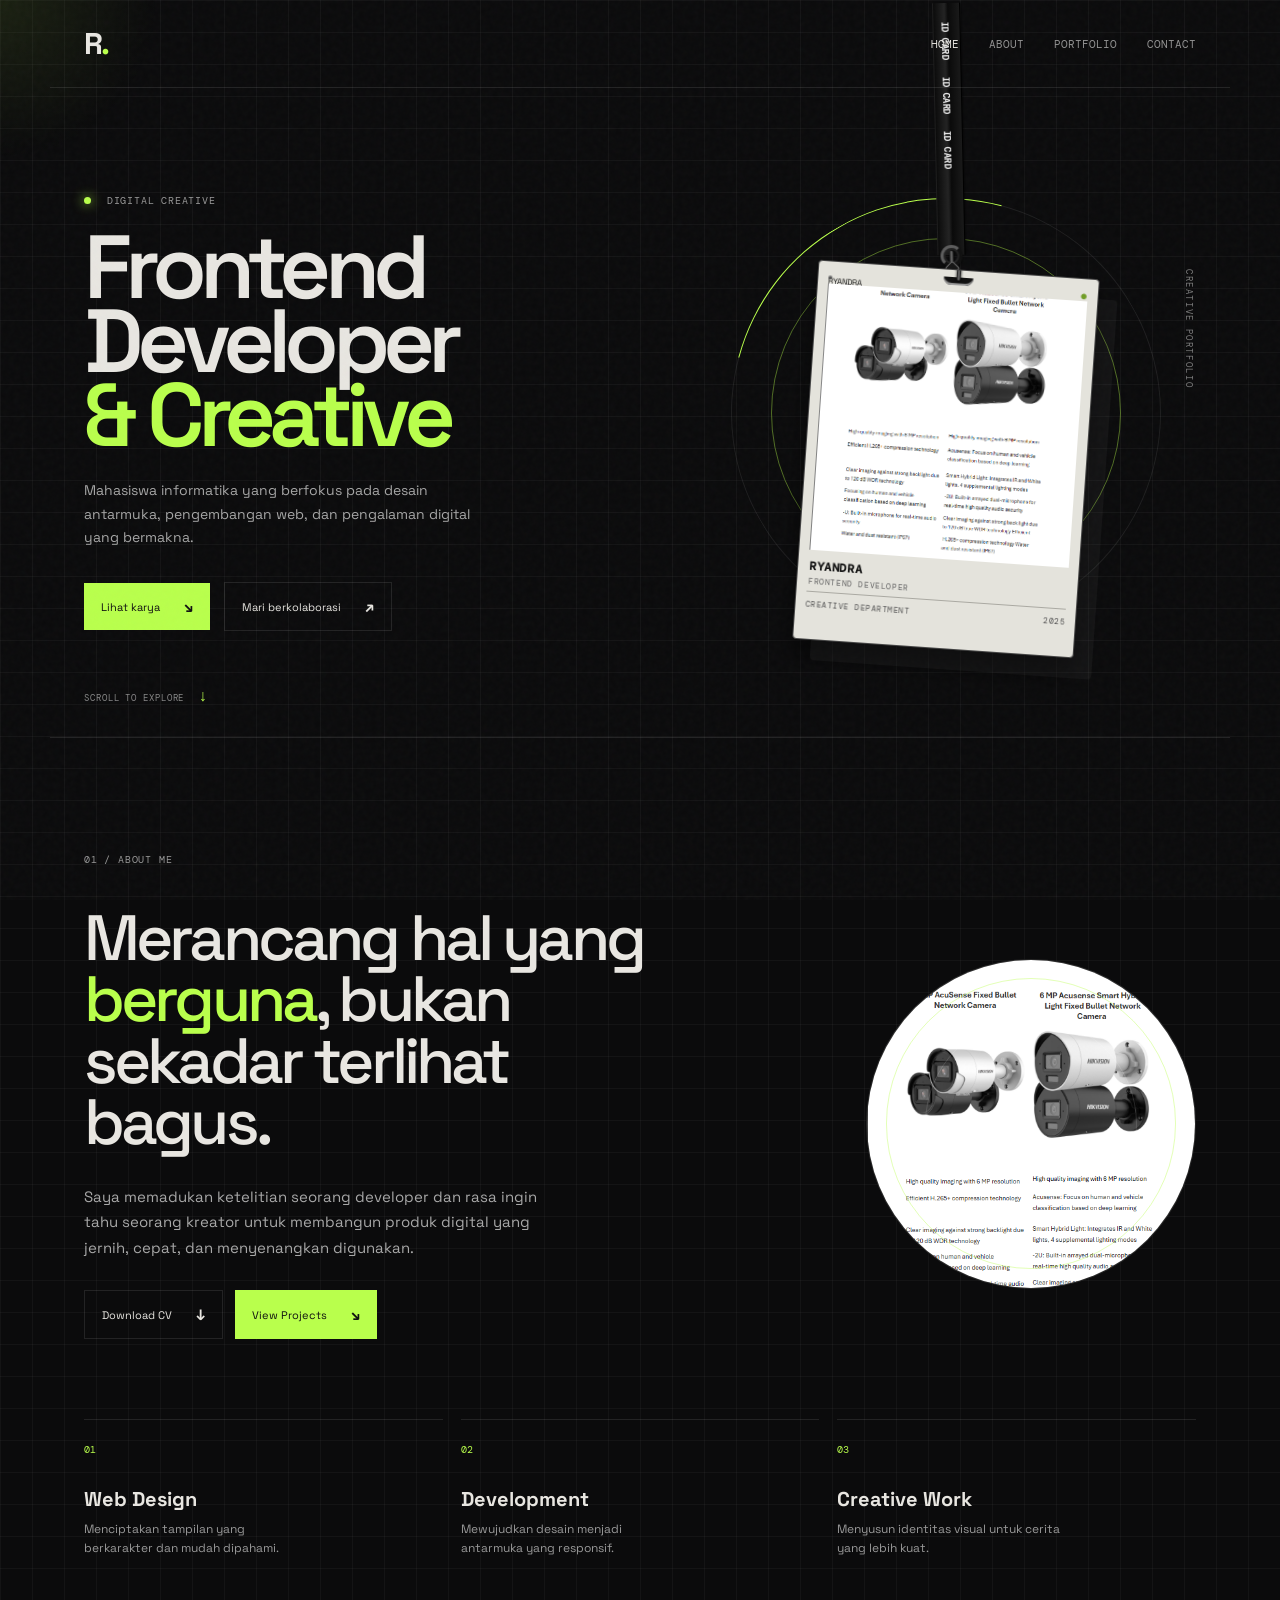
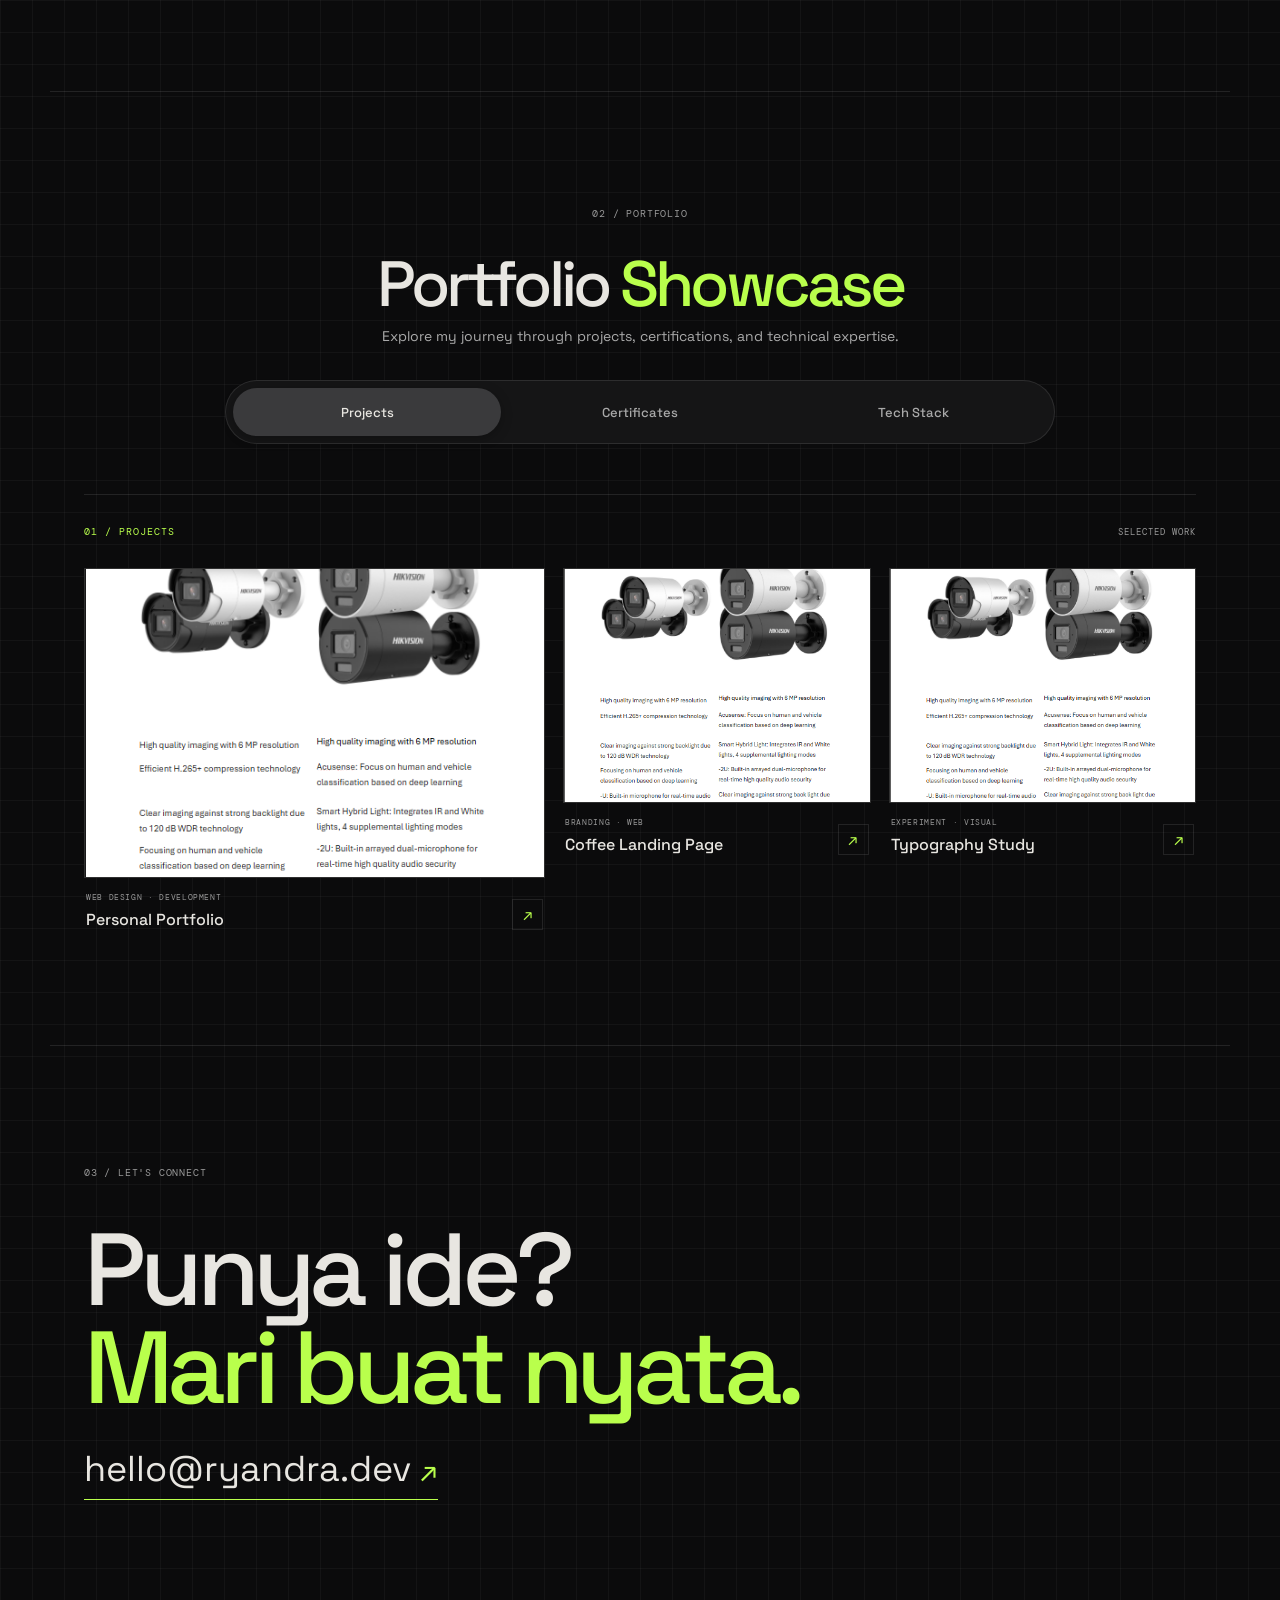
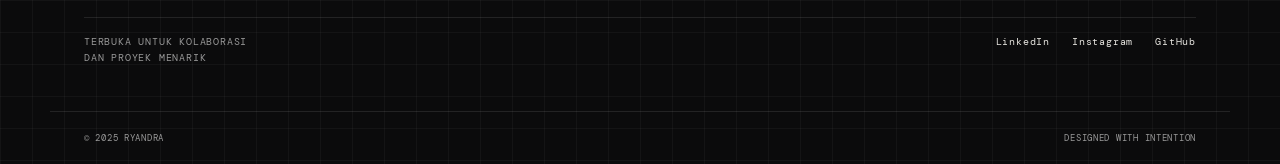
==== index.html @ efaa519e "Initial commit" ====
<!doctype html>
<html lang="id">
  <head>
    <meta charset="UTF-8" />
    <meta name="viewport" content="width=device-width, initial-scale=1.0" />
    <meta name="description" content="Portfolio pribadi Ryandra." />
    <title>Ryandra — Portfolio</title>
    <link rel="preconnect" href="https://fonts.googleapis.com" />
    <link rel="preconnect" href="https://fonts.gstatic.com" crossorigin />
    <link href="https://fonts.googleapis.com/css2?family=DM+Mono:wght@400;500&family=Space+Grotesk:wght@400;500;600;700&display=swap" rel="stylesheet" />
    <link rel="stylesheet" href="style.css" />
    <link rel="stylesheet" href="id-card.css" />
    <link rel="stylesheet" href="layers.css" />
    <link rel="stylesheet" href="lanyard-sync.css" />
    <link rel="stylesheet" href="loader.css" />
    <link rel="stylesheet" href="about.css" />
    <link rel="stylesheet" href="portfolio-sections.css" />
    <link rel="stylesheet" href="portfolio-images.css" />
  </head>
  <body>
    <div class="loader" aria-hidden="true">
      <p class="loader-kicker">HELLO, WELCOME</p>
      <h1><span>Welcome to my</span><span><em>portfolio</em> website.</span></h1>
      <div class="loader-line"><i></i></div>
      <small>PLEASE WAIT A MOMENT</small>
    </div>
    <div class="noise"></div>
    <div class="cursor-glow" aria-hidden="true"></div>
    <div class="lanyard-pin" aria-hidden="true"></div>
    <header class="nav wrap">
      <a href="#home" class="brand" aria-label="Beranda">R<span>.</span></a>
      <button class="menu-button" aria-label="Buka menu" aria-expanded="false"><i></i><i></i></button>
      <nav id="menu">
        <a class="active" href="#home">Home</a>
        <a href="#about">About</a>
        <a href="#portfolio">Portfolio</a>
        <a href="#contact">Contact</a>
      </nav>
    </header>

    <main>
      <section id="home" class="hero wrap">
        <div class="hero-copy reveal">
          <p class="eyebrow"><span></span> DIGITAL CREATIVE</p>
          <h1><span>Frontend</span><span>Developer</span><span><em>&amp; Creative</em></span></h1>
          <p class="intro">Mahasiswa informatika yang berfokus pada desain antarmuka, pengembangan web, dan pengalaman digital yang bermakna.</p>
          <div class="hero-actions">
            <a class="button primary" href="#portfolio">Lihat karya <b>↘</b></a>
            <a class="button plain" href="#contact">Mari berkolaborasi <b>↗</b></a>
          </div>
        </div>
        <div class="portrait reveal">
          <div class="ring ring-one"></div><div class="ring ring-two"></div>
          <p class="drag-hint">CLICK &amp; HOLD TO MOVE</p>
          <div class="lanyard" aria-hidden="true"><span>ID CARD&nbsp;&nbsp; ID CARD&nbsp;&nbsp; ID CARD</span><i class="lanyard-clip"></i><i class="lanyard-cord"></i></div>
          <div class="portrait-card id-card" role="button" tabindex="0" aria-label="Tahan dan gerakkan kartu identitas">
            <div class="card-hole"></div>
            <div class="portrait-head id-card-top"><span>RYANDRA / ID.025</span><b>●</b></div>
            <div class="portrait-art"><img src="images/id-card.png" alt="Foto Ryandra" style="width:100%;height:100%;object-fit:cover;object-position:center;display:block" /></div>
            <div class="portrait-caption"><strong>RYANDRA</strong><br /><small>FRONTEND DEVELOPER</small></div>
            <div class="id-card-bottom"><span>CREATIVE DEPARTMENT</span><span>2025</span></div>
          </div>
          <p class="vertical-word">CREATIVE PORTFOLIO</p>
        </div>
        <a href="#about" class="scroll">SCROLL TO EXPLORE <span>↓</span></a>
      </section>

      <section id="about" class="about wrap section">
        <p class="section-index">01 / ABOUT ME</p>
        <div class="about-grid">
          <div class="about-content">
            <h2>Merancang hal yang <em>berguna</em>, bukan sekadar terlihat bagus.</h2>
            <div class="about-copy">
            <p>Saya memadukan ketelitian seorang developer dan rasa ingin tahu seorang kreator untuk membangun produk digital yang jernih, cepat, dan menyenangkan digunakan.</p>
            </div>
            <div class="about-actions"><a href="Ryandra-CV.txt" download class="button plain">Download CV <b>↓</b></a><a href="#portfolio" class="button primary">View Projects <b>↘</b></a></div>
          </div>
          <div class="about-photo"><img src="images/about.png" alt="Foto profil Ryandra" style="width:100%;height:100%;object-fit:cover;object-position:center;display:block" /></div>
        </div>
        <div class="skills">
          <article><span>01</span><h3>Web Design</h3><p>Menciptakan tampilan yang berkarakter dan mudah dipahami.</p></article>
          <article><span>02</span><h3>Development</h3><p>Mewujudkan desain menjadi antarmuka yang responsif.</p></article>
          <article><span>03</span><h3>Creative Work</h3><p>Menyusun identitas visual untuk cerita yang lebih kuat.</p></article>
        </div>
      </section>

      <section id="portfolio" class="portfolio wrap section">
        <p class="section-index">02 / PORTFOLIO</p>
        <h2>Portfolio <em>Showcase</em></h2>
        <p class="portfolio-intro">Explore my journey through projects, certifications, and technical expertise.</p>
        <div class="portfolio-tabs" role="tablist" aria-label="Kategori portfolio">
          <button class="portfolio-tab active" type="button" role="tab" id="projects-tab" aria-selected="true" aria-controls="projects">Projects</button>
          <button class="portfolio-tab" type="button" role="tab" id="certificates-tab" aria-selected="false" aria-controls="certificates">Certificates</button>
          <button class="portfolio-tab" type="button" role="tab" id="tech-stack-tab" aria-selected="false" aria-controls="tech-stack">Tech Stack</button>
        </div>

        <div class="portfolio-block portfolio-panel active" id="projects" role="tabpanel" aria-labelledby="projects-tab">
          <div class="portfolio-block-heading"><p>01 / PROJECTS</p><span>SELECTED WORK</span></div>
          <div class="projects">
            <article class="project project-large reveal"><div class="project-image"><img class="project-photo" src="images/project-1.png" alt="Preview Personal Portfolio" style="opacity:1;filter:none" /></div><div class="project-info"><div><p>WEB DESIGN · DEVELOPMENT</p><h3>Personal Portfolio</h3></div><a href="project.html?id=personal-portfolio" aria-label="Lihat proyek Personal Portfolio">↗</a></div></article>
            <article class="project reveal"><div class="project-image"><img class="project-photo" src="images/project-2.png" alt="Preview Coffee Landing Page" style="opacity:1;filter:none" /></div><div class="project-info"><div><p>BRANDING · WEB</p><h3>Coffee Landing Page</h3></div><a href="project.html?id=coffee-landing" aria-label="Lihat proyek Coffee Landing Page">↗</a></div></article>
            <article class="project reveal"><div class="project-image"><img class="project-photo" src="images/project-3.png" alt="Preview Typography Study" style="opacity:1;filter:none" /></div><div class="project-info"><div><p>EXPERIMENT · VISUAL</p><h3>Typography Study</h3></div><a href="project.html?id=typography-study" aria-label="Lihat proyek Typography Study">↗</a></div></article>
          </div>
        </div>

        <div class="portfolio-block portfolio-panel" id="certificates" role="tabpanel" aria-labelledby="certificates-tab" hidden>
          <div class="portfolio-block-heading"><p>02 / CERTIFICATES</p><span>CONTINUOUS LEARNING</span></div>
          <div class="certificate-list">
            <article class="certificate-card reveal"><img class="certificate-photo" src="images/certificate-1.png" alt="Sertifikat Frontend Web Development" /><div><p>WEB DEVELOPMENT</p><h3>Frontend Web Development</h3></div><span class="certificate-year">2025</span></article>
            <article class="certificate-card reveal"><img class="certificate-photo" src="images/certificate-2.png" alt="Sertifikat UI/UX Design Fundamentals" /><div><p>UI / UX DESIGN</p><h3>UI/UX Design Fundamentals</h3></div><span class="certificate-year">2025</span></article>
            <article class="certificate-card reveal"><img class="certificate-photo" src="images/certificate-3.png" alt="Sertifikat Creative Digital Design" /><div><p>DIGITAL CREATIVE</p><h3>Creative Digital Design</h3></div><span class="certificate-year">2024</span></article>
          </div>
        </div>

        <div class="portfolio-block portfolio-panel" id="tech-stack" role="tabpanel" aria-labelledby="tech-stack-tab" hidden>
          <div class="portfolio-block-heading"><p>03 / TECH STACK</p><span>TOOLS I USE</span></div>
          <div class="tech-stack-grid">
            <article class="tech-card reveal"><span>01</span><h3>Frontend</h3><p>HTML, CSS, JavaScript</p></article>
            <article class="tech-card reveal"><span>02</span><h3>Design</h3><p>Figma, Canva, Adobe Photoshop</p></article>
            <article class="tech-card reveal"><span>03</span><h3>Workflow</h3><p>Git, GitHub, VS Code</p></article>
          </div>
        </div>
      </section>

      <section id="contact" class="contact wrap section">
        <p class="section-index">03 / LET'S CONNECT</p>
        <h2>Punya ide?<br /><em>Mari buat nyata.</em></h2>
        <a class="big-mail" href="mailto:hello@ryandra.dev">hello@ryandra.dev <span>↗</span></a>
        <div class="contact-bottom"><p>TERBUKA UNTUK KOLABORASI<br />DAN PROYEK MENARIK</p><div><a href="#home">LinkedIn</a><a href="#home">Instagram</a><a href="#home">GitHub</a></div></div>
      </section>
    </main>
    <footer class="wrap"><span>© 2025 RYANDRA</span><span>DESIGNED WITH INTENTION</span></footer>
    <script src="portfolio-data.js"></script>
    <script src="script.js"></script>
  </body>
</html>
---- style.css ----
:root{--bg:#0b0b0c;--line:rgba(255,255,255,.1);--muted:#989898;--cream:#e8e6e1;--accent:#b9ff4c}*{box-sizing:border-box}html{scroll-behavior:smooth}body{margin:0;background:var(--bg);color:var(--cream);font-family:'Space Grotesk',sans-serif;background-image:linear-gradient(rgba(255,255,255,.035) 1px,transparent 1px),linear-gradient(90deg,rgba(255,255,255,.035) 1px,transparent 1px);background-size:32px 32px}.noise{position:fixed;inset:0;pointer-events:none;opacity:.035;background-image:url("data:image/svg+xml,%3Csvg viewBox='0 0 180 180' xmlns='http://www.w3.org/2000/svg'%3E%3Cfilter id='n'%3E%3CfeTurbulence type='fractalNoise' baseFrequency='.9' numOctaves='4' stitchTiles='stitch'/%3E%3C/filter%3E%3Crect width='100%25' height='100%25' filter='url(%23n)' opacity='.8'/%3E%3C/svg%3E");z-index:5}.cursor-glow{position:fixed;width:340px;height:340px;border-radius:50%;pointer-events:none;background:radial-gradient(circle,rgba(185,255,76,.09),transparent 66%);transform:translate(-50%,-50%);z-index:-1;transition:left .13s linear,top .13s linear}.loader{position:fixed;inset:0;z-index:50;background:#090909;display:grid;place-content:center;gap:13px;text-align:center;transition:opacity .6s ease,visibility .6s}.loader.done{opacity:0;visibility:hidden}.loader-mark{font-size:48px;font-weight:700;letter-spacing:-4px}.loader-mark span{color:var(--accent)}.loader-line{width:150px;height:1px;background:#333;overflow:hidden}.loader-line i{display:block;width:0;height:100%;background:var(--accent);animation:load .9s .1s ease forwards}.loader small{font:9px 'DM Mono',monospace;color:#777;letter-spacing:.1em}.wrap{max-width:1180px;margin:auto;padding-inline:34px}.nav{height:88px;display:flex;align-items:center;justify-content:space-between;border-bottom:1px solid var(--line);position:relative;z-index:10}.brand{font-size:30px;line-height:1;color:var(--cream);font-weight:700;text-decoration:none;letter-spacing:-2px}.brand span{color:var(--accent)}nav{display:flex;gap:30px}nav a{color:#929292;text-decoration:none;font-family:'DM Mono',monospace;font-size:11px;text-transform:uppercase;transition:.2s}nav a:hover,nav a.active{color:var(--cream)}.menu-button{display:none}.hero{min-height:650px;display:grid;grid-template-columns:1.1fr .9fr;align-items:center;position:relative;border-bottom:1px solid var(--line)}.eyebrow,.section-index,.project-info p,.contact-bottom,footer{font:10px 'DM Mono',monospace;letter-spacing:.08em;color:var(--muted)}.eyebrow span{width:7px;height:7px;border-radius:50%;background:var(--accent);display:inline-block;margin-right:9px;box-shadow:0 0 12px var(--accent);animation:pulse 1.4s infinite}h1,h2,h3,p{margin-top:0}h1{font-size:clamp(55px,7vw,94px);letter-spacing:-.075em;line-height:.83;margin:23px 0 26px;font-weight:600}h1 span{display:block;animation:headline .75s cubic-bezier(.2,.8,.2,1) both}h1 span:nth-child(2){animation-delay:.1s}h1 span:nth-child(3){animation-delay:.2s}em{font-style:normal;color:var(--accent)}.intro{max-width:420px;font-size:14px;line-height:1.7;color:#a6a6a6}.hero-actions{display:flex;align-items:center;gap:14px;margin-top:32px}.button{font-size:11px;text-decoration:none;padding:14px 17px;display:inline-flex;align-items:center;gap:24px;transition:transform .25s,background .25s}.button:hover{transform:translateY(-4px)}.button b{font-size:15px}.primary{color:#111;background:var(--accent)}.plain{color:var(--cream);border:1px solid var(--line)}.portrait{height:460px;position:relative;display:flex;align-items:center;justify-content:center}.portrait-card{height:380px;width:282px;background:#1a1a1a;border:1px solid #454545;border-radius:4px;padding:10px;transform:rotate(4deg);position:relative;overflow:hidden;box-shadow:19px 20px 0 rgba(255,255,255,.035);transition:transform .25s ease}.float-card{animation:float 5s ease-in-out infinite}.portrait-head{height:12px;display:flex;gap:3px}.portrait-head span{width:4px;height:4px;border-radius:50%;background:#747474}.portrait-art{height:292px;margin-top:5px;background:radial-gradient(circle at 50% 30%,#5d5d5b 0 13%,transparent 13.5%),linear-gradient(145deg,#313131,#111);position:relative;overflow:hidden}.face{width:108px;height:145px;background:linear-gradient(90deg,#777,#d2d0c9 50%,#5f5e5b);border-radius:49% 51% 44% 45%;position:absolute;left:87px;top:45px;box-shadow:inset 20px 0 22px rgba(0,0,0,.4)}.face:before{content:'';position:absolute;width:92px;height:52px;background:#252525;border-radius:60% 60% 15% 15%;top:-16px;left:5px;transform:rotate(-7deg)}.shirt{position:absolute;background:#151515;width:190px;height:140px;left:45px;top:179px;border-radius:48% 52% 0 0}.portrait-caption{font:11px 'DM Mono',monospace;letter-spacing:.06em;padding:10px 2px}.portrait-caption small{font-size:8px;color:#858585}.ring{position:absolute;border:1px solid rgba(185,255,76,.4);border-radius:50%;width:350px;height:350px;animation:spin 16s linear infinite}.ring-two{width:430px;height:430px;border-color:rgba(255,255,255,.08);border-left-color:var(--accent);transform:rotate(60deg);animation-direction:reverse;animation-duration:25s}.vertical-word{position:absolute;right:-8px;top:86px;writing-mode:vertical-rl;font:9px 'DM Mono',monospace;letter-spacing:.18em;color:#7b7b7b;animation:fade 2s infinite alternate}.scroll{position:absolute;bottom:31px;left:34px;color:#878787;text-decoration:none;font:9px 'DM Mono',monospace;letter-spacing:.1em}.scroll span{font-size:16px;color:var(--accent);margin-left:8px;display:inline-block;animation:bob 1.3s infinite}.section{padding-top:115px;padding-bottom:115px;border-bottom:1px solid var(--line)}.about-grid{display:grid;grid-template-columns:1.2fr .8fr;gap:80px;align-items:end;margin-top:42px}.section h2{font-size:clamp(38px,5vw,68px);letter-spacing:-.06em;line-height:.96;font-weight:500;margin-bottom:0}.about-copy{color:#a8a8a8;font-size:15px;line-height:1.7}.text-link{color:var(--cream);font:11px 'DM Mono',monospace;text-decoration:none;display:inline-block;margin-top:24px;border-bottom:1px solid var(--accent);padding-bottom:7px}.text-link span{font-size:14px;color:var(--accent);margin-left:13px}.skills{display:grid;grid-template-columns:repeat(3,1fr);gap:18px;margin-top:80px}.skills article{border-top:1px solid var(--line);padding:17px 0;transition:transform .25s,border-color .25s}.skills article:hover{transform:translateY(-7px);border-color:var(--accent)}.skills span{font:10px 'DM Mono',monospace;color:var(--accent)}.skills h3{font-size:20px;margin:28px 0 8px}.skills p{font-size:12px;line-height:1.6;color:#999;margin:0;max-width:225px}.section-heading{display:flex;justify-content:space-between;align-items:start}.section-heading .text-link{margin:0}.portfolio h2{margin:35px 0 44px}.projects{display:grid;grid-template-columns:1.2fr .8fr .8fr;gap:18px}.project{transition:transform .25s ease}.project-image{height:235px;position:relative;overflow:hidden;background:#191919;border:1px solid #303030;transition:filter .3s,transform .35s}.project:hover .project-image{filter:brightness(1.14);transform:scale(1.015)}.project-large .project-image{height:310px}.neon{background:linear-gradient(135deg,#0b1616,#142222)}.fake-window{position:absolute;top:19px;left:20px;font:9px 'DM Mono',monospace;border:1px solid #718a70;padding:6px;color:#a2b9a5}.neon strong{font-size:120px;line-height:1;position:absolute;right:14px;bottom:-17px;color:rgba(185,255,76,.8)}.orb{position:absolute;width:160px;height:160px;border-radius:50%;left:26%;top:24%;background:radial-gradient(circle at 36% 30%,#d2ff89,#5b962c 38%,#142b14 70%);box-shadow:0 0 55px #9bff4166;animation:orb 4s ease-in-out infinite}.cafe{background:linear-gradient(130deg,#4b3830,#1b1612);padding:25px;color:#e8d7bf;font-family:Georgia,serif;font-size:26px;line-height:.93}.cafe i{position:absolute;right:20px;bottom:15px;font-size:70px;font-style:normal;animation:steam 3s ease-in-out infinite}.type{background:#d7cdc0;color:#111;padding:20px;font:700 50px/ .78 'Space Grotesk',sans-serif;letter-spacing:-.08em}.type i{position:absolute;right:13px;bottom:12px;color:#ef643c;font:italic 48px Georgia}.project-info{display:flex;justify-content:space-between;align-items:end;padding:14px 2px 0}.project-info p{font-size:8px;margin-bottom:7px}.project-info h3{font-size:16px;margin:0;font-weight:500}.project-info a{color:var(--accent);text-decoration:none;border:1px solid var(--line);width:31px;height:31px;display:grid;place-items:center;transition:.25s}.project:hover .project-info a{background:var(--accent);color:#111;transform:rotate(45deg)}.contact{padding-top:120px;padding-bottom:35px}.contact h2{font-size:clamp(54px,8vw,115px);margin:42px 0 28px}.big-mail{font-size:clamp(20px,3vw,36px);color:var(--cream);text-decoration:none;border-bottom:1px solid var(--accent);padding-bottom:7px}.big-mail span{color:var(--accent);font-size:.8em}.contact-bottom{display:flex;justify-content:space-between;margin-top:125px;padding-top:16px;border-top:1px solid var(--line);line-height:1.6}.contact-bottom div{display:flex;gap:22px}.contact-bottom a{color:var(--cream);text-decoration:none}footer{display:flex;justify-content:space-between;padding-top:20px;padding-bottom:20px;font-size:9px}.reveal{opacity:0;transform:translateY(28px);transition:opacity .75s ease,transform .75s ease}.reveal.visible{opacity:1;transform:none}@keyframes load{to{width:100%}}@keyframes headline{from{opacity:0;transform:translateY(110%) skewY(7deg)}to{opacity:1;transform:none}}@keyframes float{50%{transform:rotate(1deg) translateY(-13px)}}@keyframes spin{to{transform:rotate(360deg)}}@keyframes orb{50%{transform:translate(20px,-13px) scale(1.12);box-shadow:0 0 90px #b9ff4c88}}@keyframes pulse{50%{transform:scale(1.8);opacity:.5}}@keyframes bob{50%{transform:translateY(7px)}}@keyframes fade{to{opacity:.35}}@keyframes steam{50%{transform:translateY(-14px) rotate(8deg);opacity:.6}}@media(prefers-reduced-motion:reduce){*,*:before,*:after{animation-duration:.01ms!important;transition-duration:.01ms!important;scroll-behavior:auto!important}}@media(max-width:700px){.wrap{padding-inline:20px}.cursor-glow{display:none}.nav{height:68px}nav{position:absolute;right:20px;top:62px;display:none;flex-direction:column;gap:17px;background:#151516;border:1px solid var(--line);padding:18px;min-width:150px}.nav.open nav{display:flex}.menu-button{display:grid;gap:5px;background:transparent;border:0;padding:8px}.menu-button i{display:block;width:20px;height:1px;background:var(--cream)}.hero{grid-template-columns:1fr;min-height:auto;padding-top:80px}.hero-copy{z-index:1}.portrait{height:365px;margin-top:20px;transform:scale(.83);transform-origin:center top}.scroll{display:none}.about-grid,.projects{grid-template-columns:1fr;gap:26px}.skills{grid-template-columns:1fr;gap:12px;margin-top:50px}.section{padding-top:75px;padding-bottom:75px}.project-large .project-image,.project-image{height:260px}.section-heading{align-items:center}.contact-bottom,footer{gap:24px;flex-direction:column;margin-top:75px}.contact-bottom div{gap:15px}.contact{padding-bottom:30px}}
---- id-card.css ----
.id-card{background:#e4e3dc;color:#171717;cursor:grab;touch-action:none;z-index:2;margin-top:92px;box-shadow:19px 20px 0 rgba(255,255,255,.035),0 18px 25px #0008}
.id-card:active{cursor:grabbing}.id-card.dragging{animation:none!important;box-shadow:0 28px 45px #000b}
.id-card-top{justify-content:space-between;align-items:center}.id-card-top span{font-size:8px}.id-card-top b{color:#719d28;font-size:13px}
.id-card .portrait-art{height:267px;margin:0}.id-card .portrait-caption{font:10px 'DM Mono',monospace;letter-spacing:.06em;padding:8px 1px 4px}.id-card .portrait-caption strong{font-size:12px}.id-card .portrait-caption small{font-size:8px;color:#666}
.id-card-bottom{height:18px;border-top:1px solid #aaa9a2;color:#555;font:8px 'DM Mono',monospace;letter-spacing:.06em;display:flex;justify-content:space-between;align-items:end}
.card-hole{position:absolute;z-index:2;top:7px;left:calc(50% - 15px);height:8px;width:30px;border-radius:0 0 8px 8px;background:#111;box-shadow:inset 0 -2px 1px #a1a1a1}
.nav{z-index:20}.portrait{z-index:11}.lanyard{height:315px;width:130px;position:absolute;top:-180px;left:calc(50% - 65px);z-index:1;pointer-events:none;transform-origin:top center;transition:transform .12s}.lanyard:before{content:'';position:absolute;top:0;left:51px;width:28px;height:283px;background:linear-gradient(90deg,#090909,#242424 43%,#0a0a0a 56%,#1b1b1b);box-shadow:inset 1px 0 #5554,inset -1px 0 #000,1px 0 2px #0008}.lanyard:after{content:'';position:absolute;top:279px;left:63px;width:4px;height:34px;border-radius:3px;background:linear-gradient(90deg,#111,#777,#111);box-shadow:0 1px 3px #000}.lanyard span{position:absolute;z-index:1;top:19px;left:58px;height:245px;overflow:hidden;color:#e4e4e4;font:700 9px/1 'DM Mono',monospace;letter-spacing:.05em;white-space:nowrap;writing-mode:vertical-rl;text-orientation:mixed}.lanyard i{position:absolute;z-index:2}.lanyard-clip{top:273px;left:54px;width:22px;height:22px;border:3px solid #5d5d5d;border-right-color:#111;border-bottom-color:#111;border-radius:50%;box-shadow:inset 0 0 0 2px #222,0 2px 3px #0008}.lanyard-cord{top:291px;left:60px;width:11px;height:11px;background:#171717;border:1px solid #777;border-radius:2px;transform:rotate(45deg)}
.drag-hint{position:absolute;bottom:12px;left:50%;transform:translateX(-50%);font:8px 'DM Mono',monospace;letter-spacing:.12em;color:#858585;white-space:nowrap;animation:fade 1.5s infinite alternate}
@media(max-width:700px){.drag-hint{bottom:0}.id-card{margin-top:92px}.lanyard{top:-180px}}
---- layers.css ----
.nav{background:transparent}
---- lanyard-sync.css ----
/* Geometry is controlled by JavaScript so the connector always ends at the card hole. */
.lanyard{--lanyard-height:315px;height:var(--lanyard-height);transition:transform .08s linear}
.lanyard.tracking{transition:none}
.lanyard:before{height:calc(var(--lanyard-height) - 32px)}
.lanyard:after{top:calc(var(--lanyard-height) - 36px)}
.lanyard span{height:calc(var(--lanyard-height) - 70px)}
.lanyard-clip{top:calc(var(--lanyard-height) - 42px)}
.lanyard-cord{top:calc(var(--lanyard-height) - 24px)}
.id-card{animation:none!important}
.card-hole:after{content:'';position:absolute;left:13px;top:-17px;width:4px;height:20px;border-radius:3px;background:linear-gradient(90deg,#111,#777,#111);box-shadow:0 1px 3px #000}
.lanyard-pin{position:fixed;z-index:10;top:0;left:0;width:8px;height:0;pointer-events:none;transform-origin:50% 0;background:linear-gradient(90deg,#111,#888 48%,#202020 55%,#090909);border-radius:5px;box-shadow:0 1px 4px #000}
---- loader.css ----
.loader{z-index:60;display:flex;flex-direction:column;align-items:center;justify-content:center;gap:17px;overflow:hidden;transition:transform .8s cubic-bezier(.76,0,.24,1)}.loader.done{opacity:1;visibility:visible;pointer-events:none;transform:translateY(-100%)}.loader-kicker{margin:0;color:#929292;font:10px 'DM Mono',monospace;letter-spacing:.2em;animation:loader-word .65s .1s both}.loader h1{margin:0;text-align:center;font:500 clamp(37px,6vw,82px)/.91 'Space Grotesk',sans-serif;letter-spacing:-.07em;overflow:hidden}.loader h1 span{display:block;animation:loader-word .8s cubic-bezier(.2,.8,.2,1) both}.loader h1 span:nth-child(2){animation-delay:.1s}.loader h1 em{font-style:normal;color:var(--accent)}.loader .loader-line{margin-top:13px;width:min(280px,60vw);height:1px}.loader small{font:9px 'DM Mono',monospace;letter-spacing:.16em;color:#777;animation:loader-word .7s .26s both}@keyframes loader-word{from{opacity:0;transform:translateY(105%)}to{opacity:1;transform:translateY(0)}}
---- about.css ----
.about-grid{grid-template-columns:1.15fr .85fr;align-items:center}.about-content{max-width:600px}.about-copy{max-width:470px;margin-top:30px}.about-actions{display:flex;flex-wrap:wrap;gap:12px;margin-top:30px}.about-actions .button{margin:0}.about-photo{width:min(330px,80vw);aspect-ratio:1;border:1px solid var(--line);border-radius:50%;justify-self:end;display:grid;place-items:center;position:relative;overflow:hidden;background:radial-gradient(circle at 50% 34%,#444 0 22%,#171717 23% 55%,#101010 56%);box-shadow:inset 0 0 0 13px #141414}.about-photo:before,.about-photo:after{content:'';position:absolute;border:1px solid rgba(185,255,76,.4);border-radius:50%}.about-photo:before{width:88%;height:88%}.about-photo:after{width:64%;height:64%;border-color:rgba(255,255,255,.13)}.about-photo-glow{position:absolute;width:130%;height:45%;bottom:-16%;background:#b9ff4c1f;filter:blur(30px)}.about-avatar{z-index:1;width:48%;height:48%;border-radius:50%;display:grid;place-items:center;background:linear-gradient(135deg,#e8e8e1,#4a4a48);color:#111;font:700 clamp(34px,5vw,55px) 'Space Grotesk',sans-serif;letter-spacing:-.1em;box-shadow:0 0 0 10px #111,0 0 0 11px #808080}.about-photo p{position:absolute;z-index:2;bottom:30px;margin:0;text-align:center;font:10px 'DM Mono',monospace;letter-spacing:.1em}.about-photo small{font-size:8px;color:#aaa}@media(max-width:700px){.about-grid{grid-template-columns:1fr}.about-photo{justify-self:center;order:-1;width:min(280px,78vw)}.about-actions .button{flex:1;justify-content:space-between;padding-inline:14px}}
---- portfolio-sections.css ----
.portfolio{text-align:center}.portfolio > h2{margin:34px 0 12px}.portfolio-intro{margin:0 auto 35px;max-width:600px;color:#aaa;font-size:14px}.portfolio-tabs{display:grid;grid-template-columns:repeat(3,1fr);gap:5px;max-width:830px;margin:0 auto 50px;padding:7px;border:1px solid var(--line);border-radius:999px;background:#151516}.portfolio-tab{min-height:48px;border:0;border-radius:999px;background:transparent;color:#a9a9a9;cursor:pointer;font:500 13px 'Space Grotesk',sans-serif;transition:background .25s,color .25s,transform .25s}.portfolio-tab:hover{color:var(--cream)}.portfolio-tab.active{background:#3a3a3c;color:var(--cream);box-shadow:0 3px 12px #0004}.portfolio-panel{text-align:left;animation:portfolio-panel-in .35s ease both}.portfolio-panel[hidden]{display:none}.portfolio-block{padding-top:30px;border-top:1px solid var(--line)}.portfolio-block-heading{display:flex;align-items:center;justify-content:space-between;margin-bottom:30px;font:10px 'DM Mono',monospace;letter-spacing:.1em}.portfolio-block-heading p{margin:0;color:var(--accent)}.portfolio-block-heading span{color:var(--muted);font-size:9px}.certificate-list{display:grid;border-top:1px solid var(--line)}.certificate-card{display:grid;grid-template-columns:80px 1fr auto;align-items:center;gap:24px;padding:25px 0;border-bottom:1px solid var(--line);transition:padding .25s,background .25s}.certificate-card:hover{padding-inline:18px;background:rgba(185,255,76,.06)}.certificate-number,.certificate-year,.certificate-card p,.tech-card span{font:10px 'DM Mono',monospace;color:var(--accent);letter-spacing:.08em}.certificate-card p{margin:0 0 7px;color:var(--muted);font-size:9px}.certificate-card h3{margin:0;font-size:20px;font-weight:500}.certificate-year{color:var(--cream)}.tech-stack-grid{display:grid;grid-template-columns:repeat(3,1fr);gap:18px}.tech-card{min-height:180px;padding:22px;border:1px solid var(--line);background:linear-gradient(145deg,#141416,#0d0d0e);transition:transform .25s,border-color .25s}.tech-card:hover{transform:translateY(-7px);border-color:var(--accent)}.tech-card h3{margin:45px 0 12px;font-size:24px;font-weight:500}.tech-card p{margin:0;color:#aaa;font-size:13px;line-height:1.6}@keyframes portfolio-panel-in{from{opacity:0;transform:translateY(12px)}to{opacity:1;transform:none}}@media(max-width:700px){.portfolio > h2{margin-bottom:12px}.portfolio-intro{font-size:13px}.portfolio-tabs{margin-bottom:35px;padding:4px}.portfolio-tab{min-height:44px;font-size:11px}.portfolio-block-heading{align-items:flex-start;gap:15px;line-height:1.5}.portfolio-block-heading span{text-align:right}.certificate-card{grid-template-columns:38px 1fr;gap:14px}.certificate-card h3{font-size:16px}.certificate-year{grid-column:2}.tech-stack-grid{grid-template-columns:1fr}.tech-card{min-height:145px}.tech-card h3{margin-top:30px}}
---- portfolio-images.css ----
.project-photo{position:absolute;inset:0;width:100%;height:100%;object-fit:cover;object-position:center;opacity:.48;filter:grayscale(1) contrast(1.08);transition:opacity .3s,transform .4s}.project:hover .project-photo{opacity:.68;transform:scale(1.05)}.project-image>span,.project-image>strong,.project-image>i,.project-image>.orb{z-index:1}.certificate-card{grid-template-columns:96px 1fr auto}.certificate-photo{width:96px;height:64px;object-fit:cover;display:block;border:1px solid var(--line);filter:grayscale(1);transition:filter .25s,transform .25s}.certificate-card:hover .certificate-photo{filter:none;transform:scale(1.04)}@media(max-width:700px){.certificate-card{grid-template-columns:76px 1fr}.certificate-photo{width:76px;height:55px}.certificate-year{grid-column:2}}
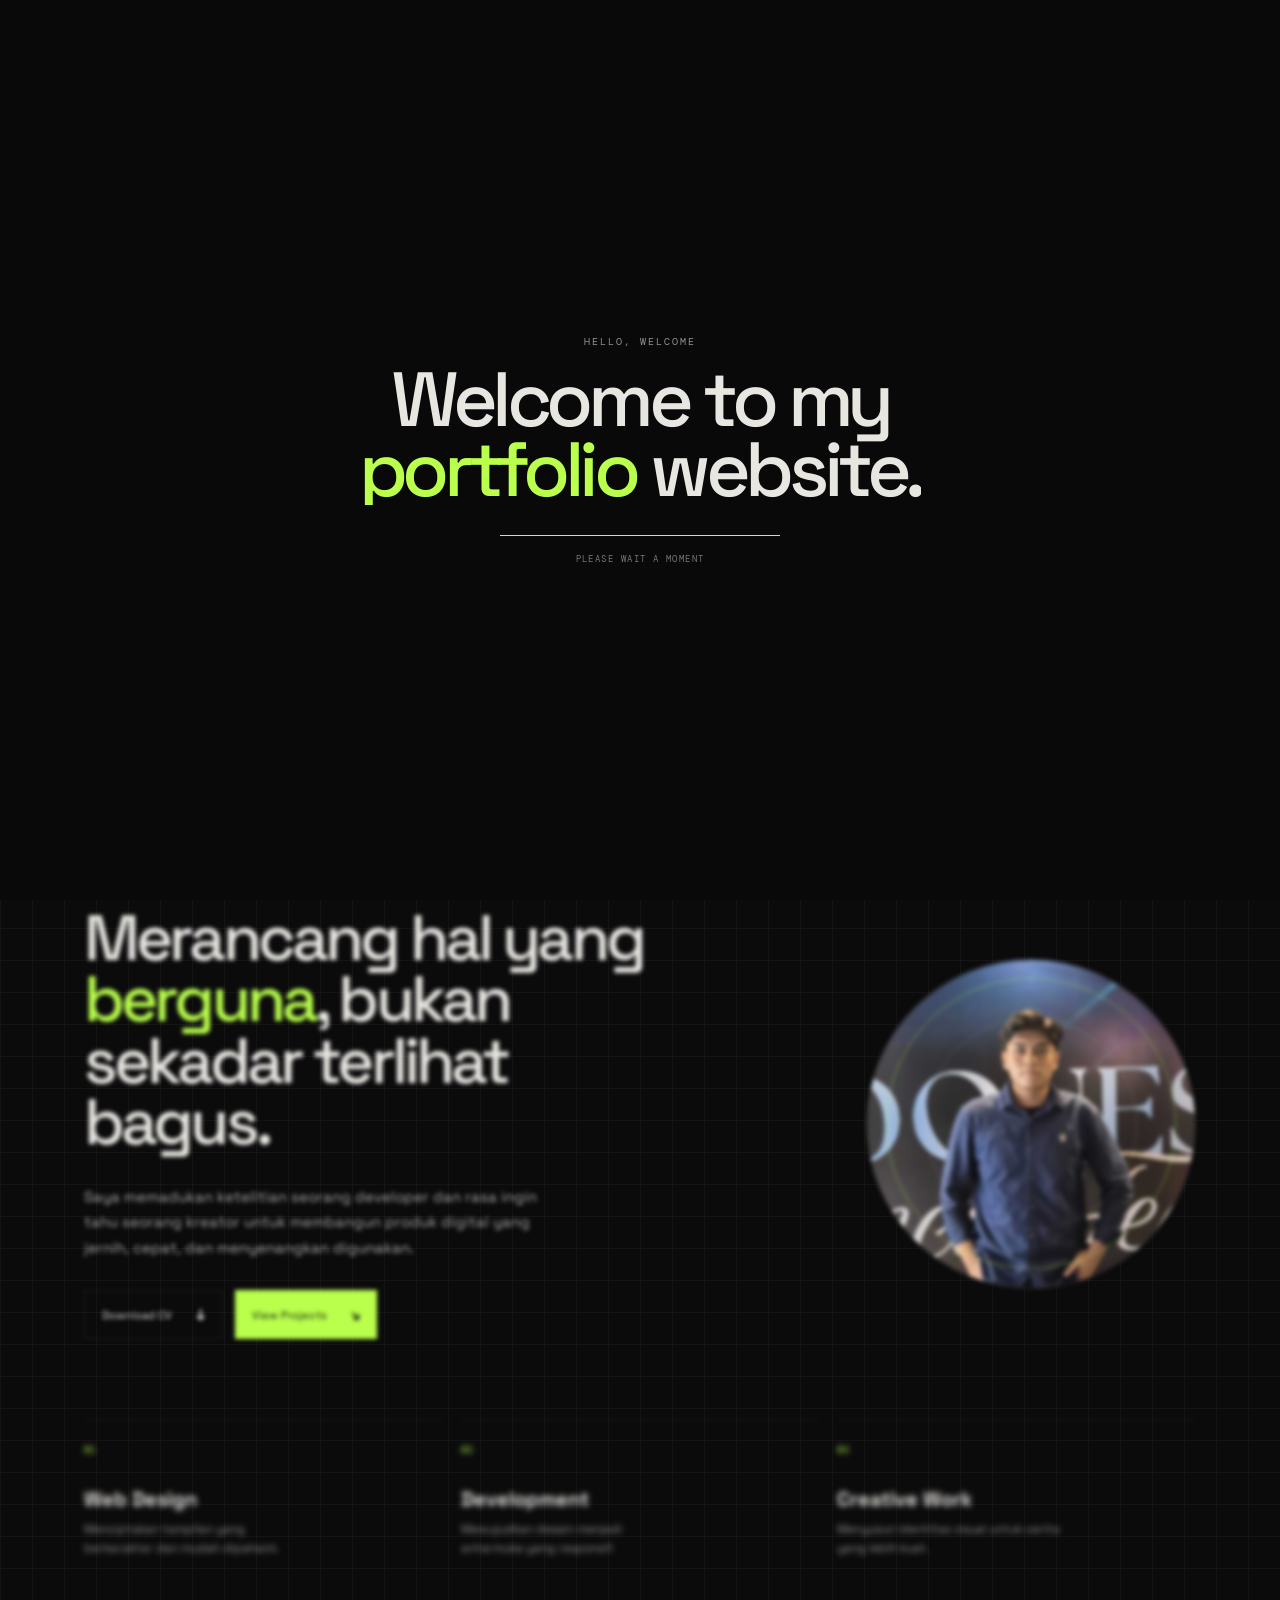
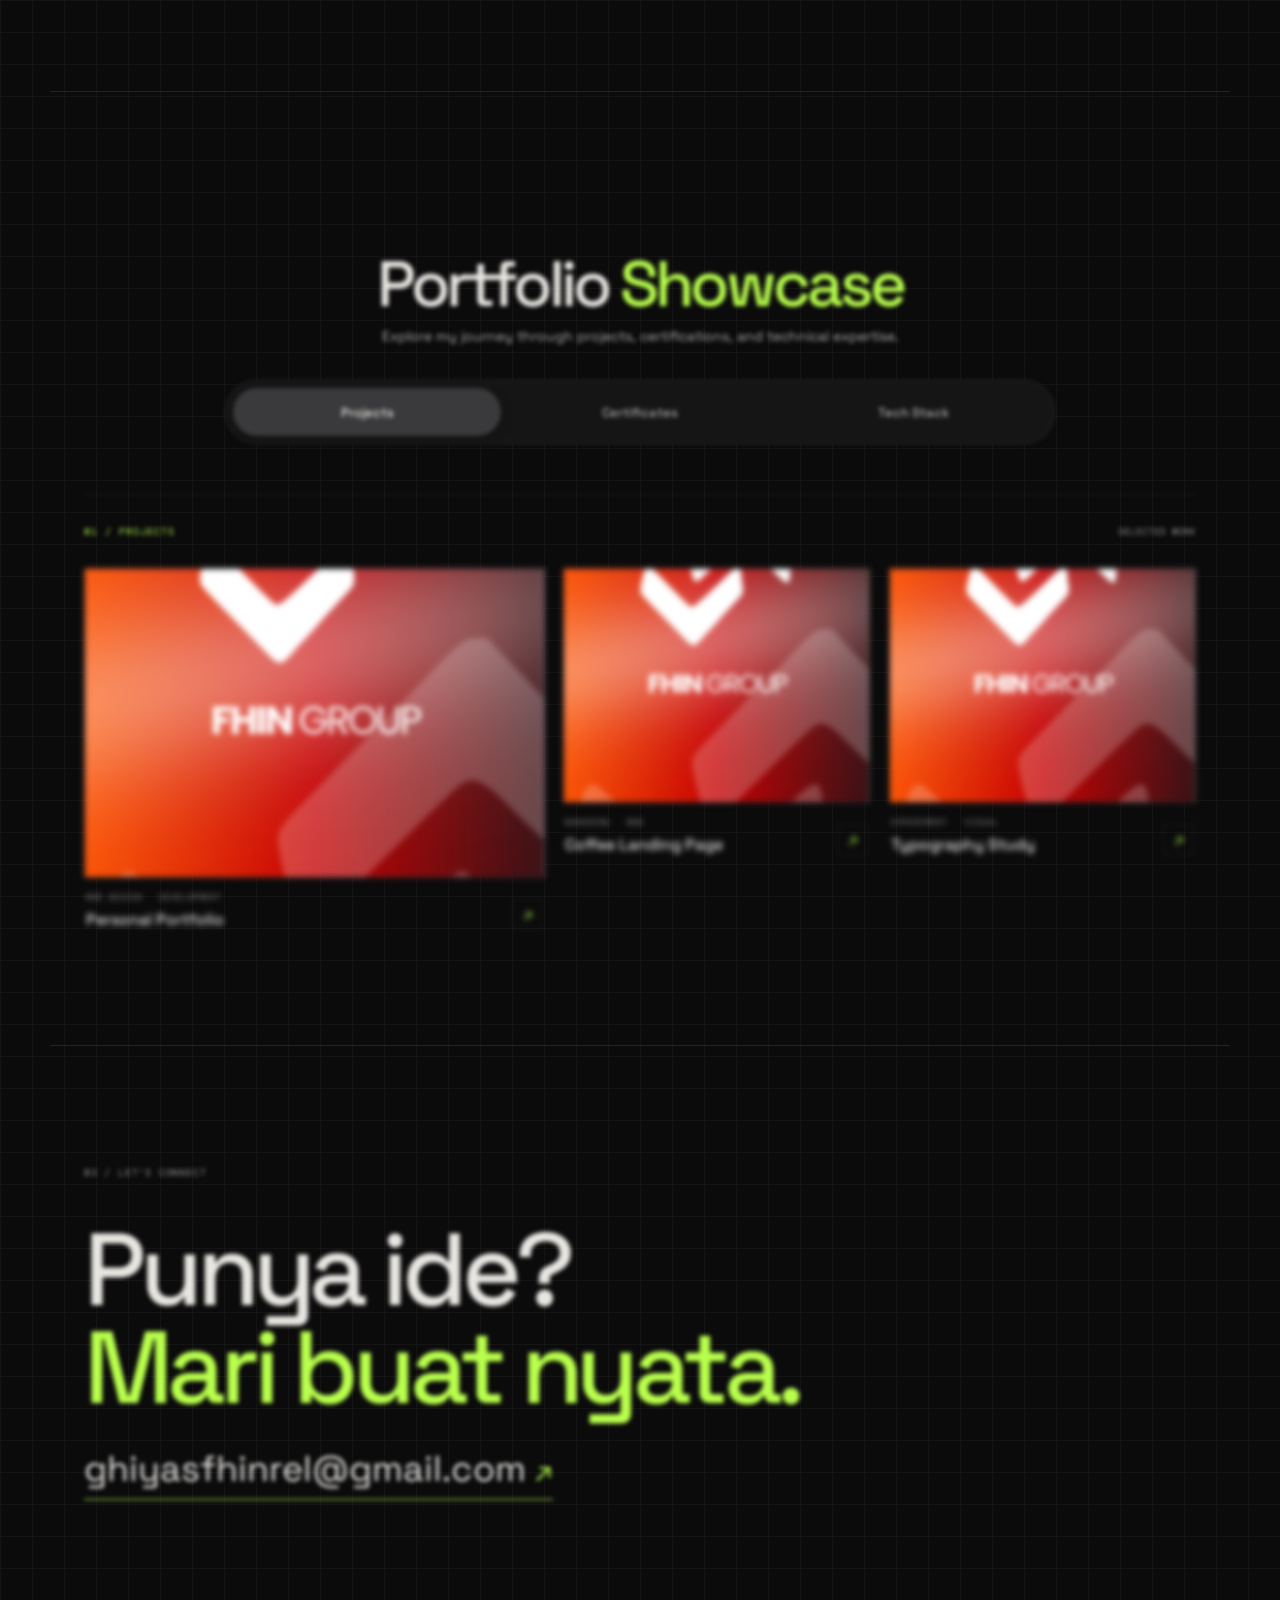
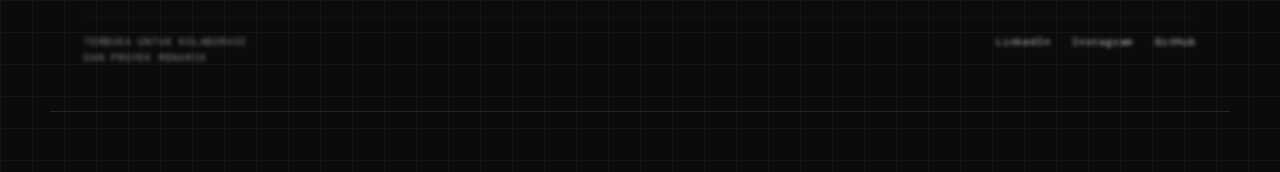
==== commit 84bd64a0: "beres" ====
--- a/index.html
+++ b/index.html
@@ -3,8 +3,8 @@
   <head>
     <meta charset="UTF-8" />
     <meta name="viewport" content="width=device-width, initial-scale=1.0" />
-    <meta name="description" content="Portfolio pribadi Ryandra." />
-    <title>Ryandra — Portfolio</title>
+    <meta name="description" content="Portfolio pribadi Ghiyas Fhinrel Musyaffa." />
+    <title>Ghiyas Fhinrel Musyaffa — Portfolio</title>
     <link rel="preconnect" href="https://fonts.googleapis.com" />
     <link rel="preconnect" href="https://fonts.gstatic.com" crossorigin />
     <link href="https://fonts.googleapis.com/css2?family=DM+Mono:wght@400;500&family=Space+Grotesk:wght@400;500;600;700&display=swap" rel="stylesheet" />
@@ -16,6 +16,8 @@
     <link rel="stylesheet" href="about.css" />
     <link rel="stylesheet" href="portfolio-sections.css" />
     <link rel="stylesheet" href="portfolio-images.css" />
+    <link rel="stylesheet" href="scroll-animations.css" />
+    <link rel="stylesheet" href="tech-stack.css" />
   </head>
   <body>
     <div class="loader" aria-hidden="true">
@@ -28,7 +30,7 @@
     <div class="cursor-glow" aria-hidden="true"></div>
     <div class="lanyard-pin" aria-hidden="true"></div>
     <header class="nav wrap">
-      <a href="#home" class="brand" aria-label="Beranda">R<span>.</span></a>
+      <a href="#home" class="brand" aria-label="Beranda">G<span>.</span></a>
       <button class="menu-button" aria-label="Buka menu" aria-expanded="false"><i></i><i></i></button>
       <nav id="menu">
         <a class="active" href="#home">Home</a>
@@ -52,12 +54,13 @@
         <div class="portrait reveal">
           <div class="ring ring-one"></div><div class="ring ring-two"></div>
           <p class="drag-hint">CLICK &amp; HOLD TO MOVE</p>
-          <div class="lanyard" aria-hidden="true"><span>ID CARD&nbsp;&nbsp; ID CARD&nbsp;&nbsp; ID CARD</span><i class="lanyard-clip"></i><i class="lanyard-cord"></i></div>
+          <canvas class="lanyard-canvas" aria-hidden="true"></canvas>
+          <div class="lanyard" aria-hidden="true"><span class="lanyard-ribbon"></span><i class="lanyard-clip"></i><i class="lanyard-cord"></i></div>
           <div class="portrait-card id-card" role="button" tabindex="0" aria-label="Tahan dan gerakkan kartu identitas">
             <div class="card-hole"></div>
-            <div class="portrait-head id-card-top"><span>RYANDRA / ID.025</span><b>●</b></div>
-            <div class="portrait-art"><img src="images/id-card.png" alt="Foto Ryandra" style="width:100%;height:100%;object-fit:cover;object-position:center;display:block" /></div>
-            <div class="portrait-caption"><strong>RYANDRA</strong><br /><small>FRONTEND DEVELOPER</small></div>
+            <div class="portrait-head id-card-top"><span>GHIYAS FHINREL / ID.025</span><b>●</b></div>
+            <div class="portrait-art"><img src="images/id-card.png" alt="Foto Ghiyas Fhinrel Musyaffa" style="width:100%;height:100%;object-fit:cover;object-position:center;display:block" /></div>
+            <div class="portrait-caption"><strong>GHIYAS FHINREL MUSYAFFA</strong><br /><small>FRONTEND DEVELOPER</small></div>
             <div class="id-card-bottom"><span>CREATIVE DEPARTMENT</span><span>2025</span></div>
           </div>
           <p class="vertical-word">CREATIVE PORTFOLIO</p>
@@ -75,7 +78,7 @@
             </div>
             <div class="about-actions"><a href="Ryandra-CV.txt" download class="button plain">Download CV <b>↓</b></a><a href="#portfolio" class="button primary">View Projects <b>↘</b></a></div>
           </div>
-          <div class="about-photo"><img src="images/about.png" alt="Foto profil Ryandra" style="width:100%;height:100%;object-fit:cover;object-position:center;display:block" /></div>
+          <div class="about-photo"><img src="images/about.png" alt="Foto profil Ghiyas Fhinrel Musyaffa" style="width:100%;height:100%;object-fit:cover;object-position:center;display:block" /></div>
         </div>
         <div class="skills">
           <article><span>01</span><h3>Web Design</h3><p>Menciptakan tampilan yang berkarakter dan mudah dipahami.</p></article>
@@ -97,27 +100,34 @@
         <div class="portfolio-block portfolio-panel active" id="projects" role="tabpanel" aria-labelledby="projects-tab">
           <div class="portfolio-block-heading"><p>01 / PROJECTS</p><span>SELECTED WORK</span></div>
           <div class="projects">
-            <article class="project project-large reveal"><div class="project-image"><img class="project-photo" src="images/project-1.png" alt="Preview Personal Portfolio" style="opacity:1;filter:none" /></div><div class="project-info"><div><p>WEB DESIGN · DEVELOPMENT</p><h3>Personal Portfolio</h3></div><a href="project.html?id=personal-portfolio" aria-label="Lihat proyek Personal Portfolio">↗</a></div></article>
-            <article class="project reveal"><div class="project-image"><img class="project-photo" src="images/project-2.png" alt="Preview Coffee Landing Page" style="opacity:1;filter:none" /></div><div class="project-info"><div><p>BRANDING · WEB</p><h3>Coffee Landing Page</h3></div><a href="project.html?id=coffee-landing" aria-label="Lihat proyek Coffee Landing Page">↗</a></div></article>
-            <article class="project reveal"><div class="project-image"><img class="project-photo" src="images/project-3.png" alt="Preview Typography Study" style="opacity:1;filter:none" /></div><div class="project-info"><div><p>EXPERIMENT · VISUAL</p><h3>Typography Study</h3></div><a href="project.html?id=typography-study" aria-label="Lihat proyek Typography Study">↗</a></div></article>
+            <article class="project project-large reveal"><div class="project-image"><img class="project-photo" src="images/3.png" alt="Preview Personal Portfolio" style="opacity:1;filter:none" /></div><div class="project-info"><div><p>WEB DESIGN · DEVELOPMENT</p><h3>Personal Portfolio</h3></div><a href="project.html?id=personal-portfolio" aria-label="Lihat proyek Personal Portfolio">↗</a></div></article>
+            <article class="project reveal"><div class="project-image"><img class="project-photo" src="images/3.png" alt="Preview Coffee Landing Page" style="opacity:1;filter:none" /></div><div class="project-info"><div><p>BRANDING · WEB</p><h3>Coffee Landing Page</h3></div><a href="project.html?id=coffee-landing" aria-label="Lihat proyek Coffee Landing Page">↗</a></div></article>
+            <article class="project reveal"><div class="project-image"><img class="project-photo" src="images/3.png" alt="Preview Typography Study" style="opacity:1;filter:none" /></div><div class="project-info"><div><p>EXPERIMENT · VISUAL</p><h3>Typography Study</h3></div><a href="project.html?id=typography-study" aria-label="Lihat proyek Typography Study">↗</a></div></article>
           </div>
         </div>
 
         <div class="portfolio-block portfolio-panel" id="certificates" role="tabpanel" aria-labelledby="certificates-tab" hidden>
           <div class="portfolio-block-heading"><p>02 / CERTIFICATES</p><span>CONTINUOUS LEARNING</span></div>
           <div class="certificate-list">
-            <article class="certificate-card reveal"><img class="certificate-photo" src="images/certificate-1.png" alt="Sertifikat Frontend Web Development" /><div><p>WEB DEVELOPMENT</p><h3>Frontend Web Development</h3></div><span class="certificate-year">2025</span></article>
-            <article class="certificate-card reveal"><img class="certificate-photo" src="images/certificate-2.png" alt="Sertifikat UI/UX Design Fundamentals" /><div><p>UI / UX DESIGN</p><h3>UI/UX Design Fundamentals</h3></div><span class="certificate-year">2025</span></article>
-            <article class="certificate-card reveal"><img class="certificate-photo" src="images/certificate-3.png" alt="Sertifikat Creative Digital Design" /><div><p>DIGITAL CREATIVE</p><h3>Creative Digital Design</h3></div><span class="certificate-year">2024</span></article>
+            <article class="certificate-card reveal"><img class="certificate-photo" src="images/3.png" alt="Sertifikat Frontend Web Development" /><div><p>WEB DEVELOPMENT</p><h3>Frontend Web Development</h3></div><span class="certificate-year">2025</span></article>
+            <article class="certificate-card reveal"><img class="certificate-photo" src="images/3.png" alt="Sertifikat UI/UX Design Fundamentals" /><div><p>UI / UX DESIGN</p><h3>UI/UX Design Fundamentals</h3></div><span class="certificate-year">2025</span></article>
+            <article class="certificate-card reveal"><img class="certificate-photo" src="images/3.png" alt="Sertifikat Creative Digital Design" /><div><p>DIGITAL CREATIVE</p><h3>Creative Digital Design</h3></div><span class="certificate-year">2024</span></article>
           </div>
         </div>
 
         <div class="portfolio-block portfolio-panel" id="tech-stack" role="tabpanel" aria-labelledby="tech-stack-tab" hidden>
           <div class="portfolio-block-heading"><p>03 / TECH STACK</p><span>TOOLS I USE</span></div>
           <div class="tech-stack-grid">
-            <article class="tech-card reveal"><span>01</span><h3>Frontend</h3><p>HTML, CSS, JavaScript</p></article>
-            <article class="tech-card reveal"><span>02</span><h3>Design</h3><p>Figma, Canva, Adobe Photoshop</p></article>
-            <article class="tech-card reveal"><span>03</span><h3>Workflow</h3><p>Git, GitHub, VS Code</p></article>
+            <article class="tech-card reveal"><img class="tech-icon" src="https://cdn.jsdelivr.net/gh/devicons/devicon/icons/react/react-original.svg" alt="" /><h3>React.Js</h3></article>
+            <article class="tech-card reveal"><img class="tech-icon" src="https://cdn.jsdelivr.net/gh/devicons/devicon/icons/typescript/typescript-original.svg" alt="" /><h3>TypeScript</h3></article>
+            <article class="tech-card reveal"><img class="tech-icon" src="https://cdn.simpleicons.org/tailwindcss/38BDF8" alt="" /><h3>Tailwind</h3></article>
+            <article class="tech-card reveal"><img class="tech-icon" src="https://cdn.jsdelivr.net/gh/devicons/devicon/icons/html5/html5-original.svg" alt="" /><h3>HTML</h3></article>
+            <article class="tech-card reveal"><img class="tech-icon" src="https://cdn.jsdelivr.net/gh/devicons/devicon/icons/css3/css3-original.svg" alt="" /><h3>CSS</h3></article>
+            <article class="tech-card reveal"><img class="tech-icon" src="https://cdn.jsdelivr.net/gh/devicons/devicon/icons/php/php-original.svg" alt="" /><h3>PHP</h3></article>
+            <article class="tech-card reveal"><img class="tech-icon" src="https://cdn.jsdelivr.net/gh/devicons/devicon/icons/laravel/laravel-original.svg" alt="" /><h3>Laravel</h3></article>
+            <article class="tech-card reveal"><img class="tech-icon tech-icon-dark" src="https://cdn.simpleicons.org/nextdotjs/FFFFFF" alt="" /><h3>Next.Js</h3></article>
+            <article class="tech-card reveal"><img class="tech-icon" src="https://cdn.jsdelivr.net/gh/devicons/devicon/icons/javascript/javascript-original.svg" alt="" /><h3>JavaScript</h3></article>
+            <article class="tech-card reveal"><img class="tech-icon" src="https://cdn.jsdelivr.net/gh/devicons/devicon/icons/mysql/mysql-original.svg" alt="" /><h3>MySQL</h3></article>
           </div>
         </div>
       </section>
@@ -125,11 +135,11 @@
       <section id="contact" class="contact wrap section">
         <p class="section-index">03 / LET'S CONNECT</p>
         <h2>Punya ide?<br /><em>Mari buat nyata.</em></h2>
-        <a class="big-mail" href="mailto:hello@ryandra.dev">hello@ryandra.dev <span>↗</span></a>
+        <a class="big-mail" href="mailto:ghiyasfhinrel@gmail.com">ghiyasfhinrel@gmail.com <span>↗</span></a>
         <div class="contact-bottom"><p>TERBUKA UNTUK KOLABORASI<br />DAN PROYEK MENARIK</p><div><a href="#home">LinkedIn</a><a href="#home">Instagram</a><a href="#home">GitHub</a></div></div>
       </section>
     </main>
-    <footer class="wrap"><span>© 2025 RYANDRA</span><span>DESIGNED WITH INTENTION</span></footer>
+    <footer class="wrap"><span>© 2025 GHIYAS FHINREL MUSYAFFA</span><span>DESIGNED WITH INTENTION</span></footer>
     <script src="portfolio-data.js"></script>
     <script src="script.js"></script>
   </body>
--- a/id-card.css
+++ b/id-card.css
@@ -4,6 +4,6 @@
 .id-card .portrait-art{height:267px;margin:0}.id-card .portrait-caption{font:10px 'DM Mono',monospace;letter-spacing:.06em;padding:8px 1px 4px}.id-card .portrait-caption strong{font-size:12px}.id-card .portrait-caption small{font-size:8px;color:#666}
 .id-card-bottom{height:18px;border-top:1px solid #aaa9a2;color:#555;font:8px 'DM Mono',monospace;letter-spacing:.06em;display:flex;justify-content:space-between;align-items:end}
 .card-hole{position:absolute;z-index:2;top:7px;left:calc(50% - 15px);height:8px;width:30px;border-radius:0 0 8px 8px;background:#111;box-shadow:inset 0 -2px 1px #a1a1a1}
-.nav{z-index:20}.portrait{z-index:11}.lanyard{height:315px;width:130px;position:absolute;top:-180px;left:calc(50% - 65px);z-index:1;pointer-events:none;transform-origin:top center;transition:transform .12s}.lanyard:before{content:'';position:absolute;top:0;left:51px;width:28px;height:283px;background:linear-gradient(90deg,#090909,#242424 43%,#0a0a0a 56%,#1b1b1b);box-shadow:inset 1px 0 #5554,inset -1px 0 #000,1px 0 2px #0008}.lanyard:after{content:'';position:absolute;top:279px;left:63px;width:4px;height:34px;border-radius:3px;background:linear-gradient(90deg,#111,#777,#111);box-shadow:0 1px 3px #000}.lanyard span{position:absolute;z-index:1;top:19px;left:58px;height:245px;overflow:hidden;color:#e4e4e4;font:700 9px/1 'DM Mono',monospace;letter-spacing:.05em;white-space:nowrap;writing-mode:vertical-rl;text-orientation:mixed}.lanyard i{position:absolute;z-index:2}.lanyard-clip{top:273px;left:54px;width:22px;height:22px;border:3px solid #5d5d5d;border-right-color:#111;border-bottom-color:#111;border-radius:50%;box-shadow:inset 0 0 0 2px #222,0 2px 3px #0008}.lanyard-cord{top:291px;left:60px;width:11px;height:11px;background:#171717;border:1px solid #777;border-radius:2px;transform:rotate(45deg)}
+ .nav{z-index:20}.portrait{z-index:11}.lanyard{height:315px;width:130px;position:absolute;top:-220px;left:calc(50% - 65px);z-index:1;pointer-events:none;transform-origin:top center;will-change:transform,height}.lanyard:before{content:'';position:absolute;top:0;left:51px;width:28px;height:283px;background:#99110c;box-shadow:inset 1px 0 #fff4,inset -1px 0 #3d0000,1px 0 3px #0009}.lanyard:after{content:'';position:absolute;top:279px;left:63px;width:4px;height:34px;border-radius:3px;background:linear-gradient(90deg,#111,#777,#111);box-shadow:0 1px 3px #000}.lanyard-ribbon{position:absolute;z-index:1;top:0;left:51px;width:28px;height:100%;overflow:hidden;background:#99110c}.lanyard-ribbon:after{content:'';position:absolute;top:0;left:0;width:calc(var(--lanyard-height) - 32px);height:28px;background:url('images/lanyard-fhin-vertical.png') left center/auto 28px no-repeat;transform:translateX(28px) rotate(90deg);transform-origin:top left}.lanyard i{position:absolute;z-index:2}.lanyard-clip{top:273px;left:54px;width:22px;height:22px;border:3px solid #5d5d5d;border-right-color:#111;border-bottom-color:#111;border-radius:50%;box-shadow:inset 0 0 0 2px #222,0 2px 3px #0008}.lanyard-cord{top:291px;left:60px;width:11px;height:11px;background:#171717;border:1px solid #777;border-radius:2px;transform:rotate(45deg)}
 .drag-hint{position:absolute;bottom:12px;left:50%;transform:translateX(-50%);font:8px 'DM Mono',monospace;letter-spacing:.12em;color:#858585;white-space:nowrap;animation:fade 1.5s infinite alternate}
-@media(max-width:700px){.drag-hint{bottom:0}.id-card{margin-top:92px}.lanyard{top:-180px}}
+ @media(max-width:700px){.drag-hint{bottom:0}.id-card{margin-top:92px}.lanyard{top:-220px}}
--- a/lanyard-sync.css
+++ b/lanyard-sync.css
@@ -1,11 +1,17 @@
 /* Geometry is controlled by JavaScript so the connector always ends at the card hole. */
-.lanyard{--lanyard-height:315px;height:var(--lanyard-height);transition:transform .08s linear}
-.lanyard.tracking{transition:none}
+.lanyard{--lanyard-height:315px;--lanyard-tension:0;--lanyard-scale:1;--lanyard-slack:0deg;--lanyard-fold:0;--lanyard-fold-offset:0px;height:var(--lanyard-height)}
 .lanyard:before{height:calc(var(--lanyard-height) - 32px)}
 .lanyard:after{top:calc(var(--lanyard-height) - 36px)}
-.lanyard span{height:calc(var(--lanyard-height) - 70px)}
+.lanyard-ribbon{height:calc(var(--lanyard-height) - 32px)}
 .lanyard-clip{top:calc(var(--lanyard-height) - 42px)}
 .lanyard-cord{top:calc(var(--lanyard-height) - 24px)}
 .id-card{animation:none!important}
 .card-hole:after{content:'';position:absolute;left:13px;top:-17px;width:4px;height:20px;border-radius:3px;background:linear-gradient(90deg,#111,#777,#111);box-shadow:0 1px 3px #000}
-.lanyard-pin{position:fixed;z-index:10;top:0;left:0;width:8px;height:0;pointer-events:none;transform-origin:50% 0;background:linear-gradient(90deg,#111,#888 48%,#202020 55%,#090909);border-radius:5px;box-shadow:0 1px 4px #000}
+.lanyard-pin{position:fixed;z-index:10;top:0;left:0;width:8px;height:0;pointer-events:none;opacity:0;transform-origin:50% 0;background:linear-gradient(90deg,#111,#888 48%,#202020 55%,#090909);border-radius:5px;box-shadow:0 1px 4px #000}
+.lanyard:before,.lanyard:after,.lanyard-ribbon,.lanyard-clip,.lanyard-cord{opacity:0}
+.lanyard-canvas{position:absolute;z-index:1;top:-220px;left:-150px;width:calc(100% + 300px);height:650px;overflow:visible;pointer-events:auto;touch-action:none;cursor:grab}
+.lanyard-canvas:active{cursor:grabbing}
+.lanyard-ribbon{transform:skewX(var(--lanyard-slack)) scaleX(var(--lanyard-scale));transform-origin:top center;transition:filter .16s ease}
+.lanyard-ribbon:before{content:'';position:absolute;inset:0;z-index:2;pointer-events:none;opacity:var(--lanyard-fold);background:repeating-linear-gradient(155deg,transparent 0 13px,rgba(20,0,0,.52) 14px 16px,rgba(255,255,255,.28) 17px 18px,transparent 19px 29px);background-position:0 var(--lanyard-fold-offset);mix-blend-mode:multiply}
+.lanyard.tracking .lanyard-ribbon{filter:brightness(1.14) saturate(1.12)}
+.lanyard.tracking .lanyard-clip,.lanyard.tracking .lanyard-cord{filter:brightness(1.18)}
--- a/scroll-animations.css
+++ b/scroll-animations.css
@@ -0,0 +1,5 @@
+.reveal,.scroll-animated{opacity:0;transform:translate3d(0,28px,0) scale(.985);filter:blur(2px);transition:opacity .65s ease,transform .65s cubic-bezier(.2,.8,.2,1),filter .65s ease;transition-delay:var(--scroll-delay,0ms);will-change:opacity,transform,filter}
+.reveal.visible,.scroll-animated.is-visible{opacity:1;transform:none;filter:none}
+.scroll-animated article,.scroll-animated .button,.scroll-animated a{will-change:transform}
+body:not(.page-ready) #home .scroll-animated,body:not(.page-ready) #home .reveal{transition-delay:calc(2.25s + var(--scroll-delay,0ms))}
+@media(prefers-reduced-motion:reduce){.reveal,.scroll-animated{opacity:1;transform:none;filter:none;transition:none}.scroll-animated article,.scroll-animated .button,.scroll-animated a{will-change:auto}}
--- a/tech-stack.css
+++ b/tech-stack.css
@@ -0,0 +1 @@
+.tech-stack-grid{grid-template-columns:repeat(5,minmax(0,1fr));gap:18px;max-width:1060px;margin:0 auto}.tech-card{min-height:140px;padding:20px 14px;border:1px solid rgba(255,255,255,.1);border-radius:22px;background:linear-gradient(145deg,#202022,#121214);display:flex;flex-direction:column;align-items:center;justify-content:center;gap:12px;text-align:center;transition:transform .3s ease,border-color .3s ease,box-shadow .3s ease}.tech-card:hover{transform:translateY(-7px);border-color:rgba(185,255,76,.5);box-shadow:0 16px 30px #0007}.tech-icon{width:56px;height:56px;display:block;object-fit:contain}.tech-icon-dark{padding:7px}.tech-card h3{margin:0;font-size:12px;font-weight:500;color:var(--cream)}.tech-card p{display:none}@media(max-width:900px){.tech-stack-grid{grid-template-columns:repeat(3,minmax(0,1fr))}}@media(max-width:560px){.tech-stack-grid{grid-template-columns:repeat(2,minmax(0,1fr));gap:12px}.tech-card{min-height:128px;border-radius:18px}.tech-icon{width:48px;height:48px}}
